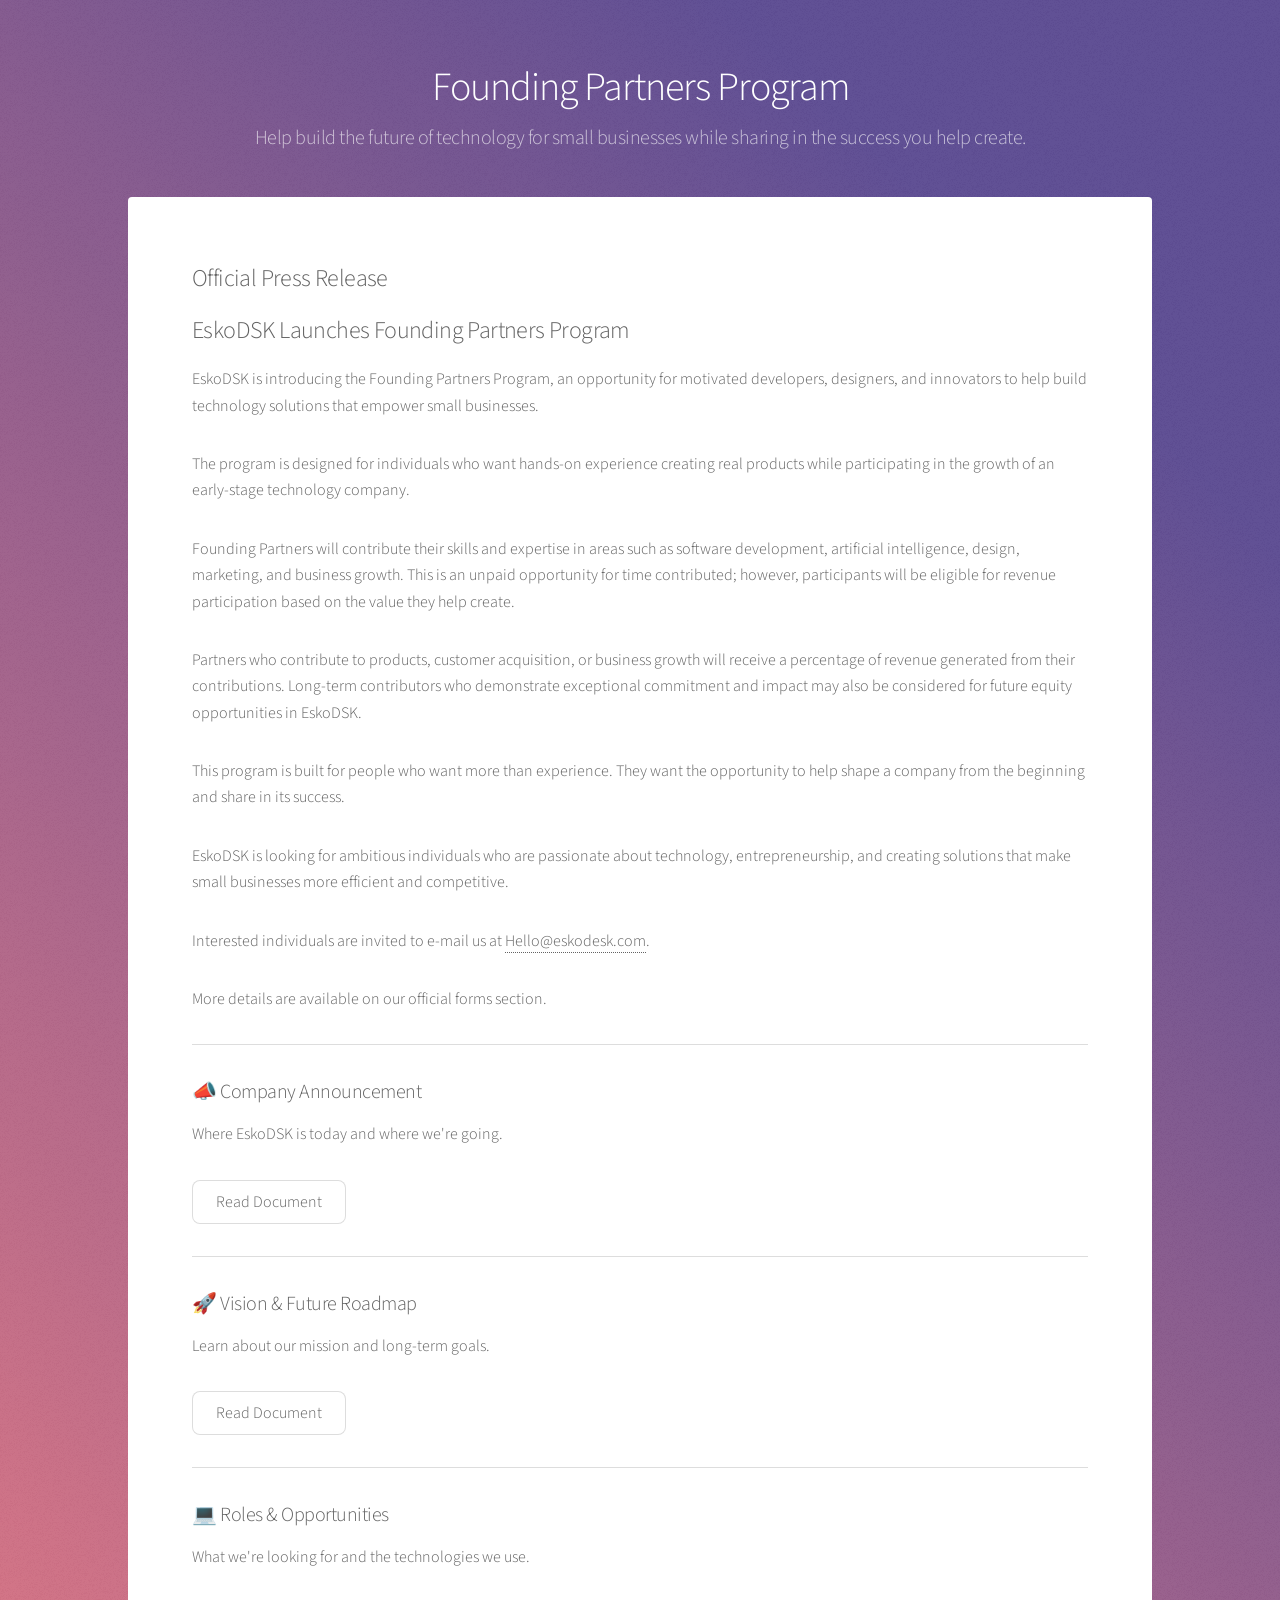
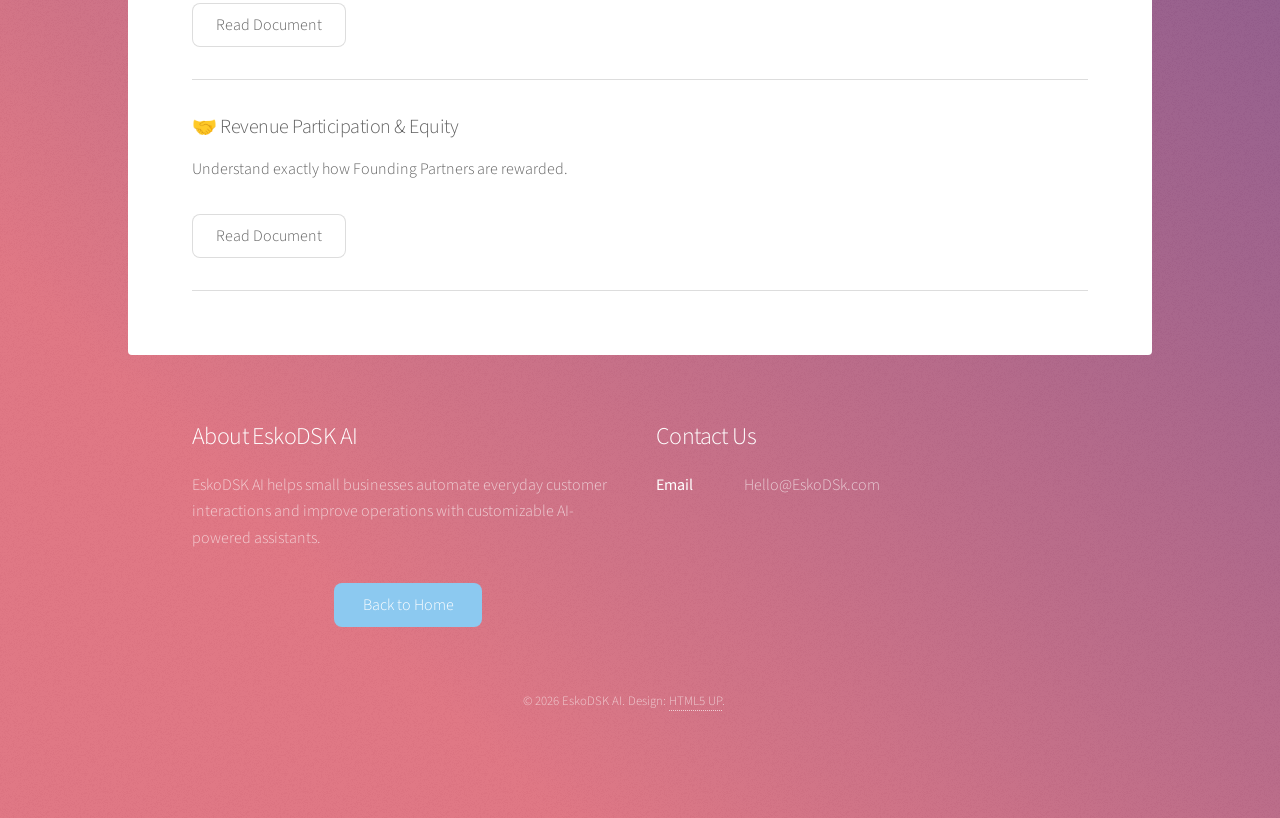
==== founding-partners-program.html @ 614a1eeb "fpp" ====
<!DOCTYPE HTML>
<!--
	Stellar by HTML5 UP
	html5up.net | @ajlkn
	Free for personal and commercial use under the CCA 3.0 license (html5up.net/license)
-->
<html>
	<head>
		<title>Founding Partners Program | EskoDSK AI</title>
		<meta charset="utf-8" />
		<meta name="viewport" content="width=device-width, initial-scale=1, user-scalable=no" />
		<link rel="stylesheet" href="assets/css/main.css" />
		<noscript><link rel="stylesheet" href="assets/css/noscript.css" /></noscript>
	</head>
	<body class="is-preload">

		<!-- Wrapper -->
			<div id="wrapper">

				<!-- Header -->
					<header id="header">
						<h1>Founding Partners Program</h1>
						<p>Help build the future of technology for small businesses while sharing in the success you help create.</p>
					</header>

				<!-- Main -->
					<div id="main">

						<!-- Content -->
							<section id="content" class="main">
								<h2>Official Press Release</h2>
								<h2>EskoDSK Launches Founding Partners Program</h2>
								<p>EskoDSK is introducing the Founding Partners Program, an opportunity for motivated developers, designers, and innovators to help build technology solutions that empower small businesses.</p>
								<p>The program is designed for individuals who want hands-on experience creating real products while participating in the growth of an early-stage technology company.</p>
								<p>Founding Partners will contribute their skills and expertise in areas such as software development, artificial intelligence, design, marketing, and business growth. This is an unpaid opportunity for time contributed; however, participants will be eligible for revenue participation based on the value they help create.</p>
								<p>Partners who contribute to products, customer acquisition, or business growth will receive a percentage of revenue generated from their contributions. Long-term contributors who demonstrate exceptional commitment and impact may also be considered for future equity opportunities in EskoDSK.</p>
								<p>This program is built for people who want more than experience. They want the opportunity to help shape a company from the beginning and share in its success.</p>
								<p>EskoDSK is looking for ambitious individuals who are passionate about technology, entrepreneurship, and creating solutions that make small businesses more efficient and competitive.</p>
								<p>Interested individuals are invited to e-mail us at <a href="mailto:Hello@eskodesk.com">Hello@eskodesk.com</a>.</p>
								<p>More details are available on our official forms section.</p>

								<hr />
								<section>
									<h3>📣 Company Announcement</h3>
									<p>Where EskoDSK is today and where we're going.</p>
									<ul class="actions">
										<li><a href="company-announcement.html" class="button">Read Document</a></li>
									</ul>
								</section>

								<hr />
								<section>
									<h3>🚀 Vision &amp; Future Roadmap</h3>
									<p>Learn about our mission and long-term goals.</p>
									<ul class="actions">
										<li><a href="vision-future-roadmap.html" class="button">Read Document</a></li>
									</ul>
								</section>

								<hr />
								<section>
									<h3>💻 Roles &amp; Opportunities</h3>
									<p>What we're looking for and the technologies we use.</p>
									<ul class="actions">
										<li><a href="roles-opportunities.html" class="button">Read Document</a></li>
									</ul>
								</section>

								<hr />
								<section>
									<h3>🤝 Revenue Participation &amp; Equity</h3>
									<p>Understand exactly how Founding Partners are rewarded.</p>
									<ul class="actions">
										<li><a href="revenue-participation-equity.html" class="button">Read Document</a></li>
									</ul>
								</section>
								<hr />
							</section>

					</div>

				<!-- Footer -->
					<footer id="footer">
						<section>
							<h2>About EskoDSK AI</h2>
							<p>EskoDSK AI helps small businesses automate everyday customer interactions and improve operations with customizable AI-powered assistants.</p>
						</section>
						<section>
							<h2>Contact Us</h2>
							<dl class="alt">
								<dt>Email</dt>
								<dd>Hello@EskoDSk.com</dd>
							</dl>
						</section>
						<ul class="actions special">
							<li><a href="index.html" class="button primary">Back to Home</a></li>
						</ul>
						<p class="copyright">&copy; 2026 EskoDSK AI. Design: <a href="https://html5up.net">HTML5 UP</a>.</p>
					</footer>

			</div>

		<!-- Scripts -->
			<script src="assets/js/jquery.min.js"></script>
			<script src="assets/js/jquery.scrollex.min.js"></script>
			<script src="assets/js/jquery.scrolly.min.js"></script>
			<script src="assets/js/browser.min.js"></script>
			<script src="assets/js/breakpoints.min.js"></script>
			<script src="assets/js/util.js"></script>
			<script src="assets/js/main.js"></script>

	</body>
</html>
---- assets/css/main.css ----
@import url(fontawesome-all.min.css);
@import 'https://fonts.googleapis.com/css?family=Source+Sans+Pro:300,400';

/*
	Stellar by HTML5 UP
	html5up.net | @ajlkn
	Free for personal and commercial use under the CCA 3.0 license (html5up.net/license)
*/

html, body, div, span, applet, object,
iframe, h1, h2, h3, h4, h5, h6, p, blockquote,
pre, a, abbr, acronym, address, big, cite,
code, del, dfn, em, img, ins, kbd, q, s, samp,
small, strike, strong, sub, sup, tt, var, b,
u, i, center, dl, dt, dd, ol, ul, li, fieldset,
form, label, legend, table, caption, tbody,
tfoot, thead, tr, th, td, article, aside,
canvas, details, embed, figure, figcaption,
footer, header, hgroup, menu, nav, output, ruby,
section, summary, time, mark, audio, video {
	margin: 0;
	padding: 0;
	border: 0;
	font-size: 100%;
	font: inherit;
	vertical-align: baseline;}

article, aside, details, figcaption, figure,
footer, header, hgroup, menu, nav, section {
	display: block;}

body {
	line-height: 1;
}

ol, ul {
	list-style: none;
}

blockquote, q {
	quotes: none;
}

	blockquote:before, blockquote:after, q:before, q:after {
		content: '';
		content: none;
	}

table {
	border-collapse: collapse;
	border-spacing: 0;
}

body {
	-webkit-text-size-adjust: none;
}

mark {
	background-color: transparent;
	color: inherit;
}

input::-moz-focus-inner {
	border: 0;
	padding: 0;
}

input, select, textarea {
	-moz-appearance: none;
	-webkit-appearance: none;
	-ms-appearance: none;
	appearance: none;
}

/* Basic */

	@-ms-viewport {
		width: device-width;
	}

	body {
		-ms-overflow-style: scrollbar;
	}

	@media screen and (max-width: 480px) {

		html, body {
			min-width: 320px;
		}

	}

	html {
		box-sizing: border-box;
	}

	*, *:before, *:after {
		box-sizing: inherit;
	}

	body {
		background-color: #935d8c;
		background-image: url("images/overlay.png"), -moz-linear-gradient(45deg, #e37682 15%, #5f4d93 85%);
		background-image: url("images/overlay.png"), -webkit-linear-gradient(45deg, #e37682 15%, #5f4d93 85%);
		background-image: url("images/overlay.png"), -ms-linear-gradient(45deg, #e37682 15%, #5f4d93 85%);
		background-image: url("images/overlay.png"), linear-gradient(45deg, #e37682 15%, #5f4d93 85%);
	}

		body.is-preload *, body.is-preload *:before, body.is-preload *:after {
			-moz-animation: none !important;
			-webkit-animation: none !important;
			-ms-animation: none !important;
			animation: none !important;
			-moz-transition: none !important;
			-webkit-transition: none !important;
			-ms-transition: none !important;
			transition: none !important;
		}

/* Type */

	body {
		background-color: #935d8c;
		color: rgba(255, 255, 255, 0.65);
	}

	body, input, select, textarea {
		font-family: "Source Sans Pro", Helvetica, sans-serif;
		font-size: 17pt;
		font-weight: 300;
		line-height: 1.65;
	}

		@media screen and (max-width: 1680px) {

			body, input, select, textarea {
				font-size: 14pt;
			}

		}

		@media screen and (max-width: 1280px) {

			body, input, select, textarea {
				font-size: 12pt;
			}

		}

		@media screen and (max-width: 360px) {

			body, input, select, textarea {
				font-size: 11pt;
			}

		}

	a {
		-moz-transition: color 0.2s ease, border-bottom 0.2s ease;
		-webkit-transition: color 0.2s ease, border-bottom 0.2s ease;
		-ms-transition: color 0.2s ease, border-bottom 0.2s ease;
		transition: color 0.2s ease, border-bottom 0.2s ease;
		text-decoration: none;
		border-bottom: dotted 1px;
		color: inherit;
	}

		a:hover {
			border-bottom-color: transparent;
		}

	strong, b {
		font-weight: 400;
	}

	em, i {
		font-style: italic;
	}

	p {
		margin: 0 0 2em 0;
	}

		p.content {
			-moz-columns: 20em 2;
			-webkit-columns: 20em 2;
			-ms-columns: 20em 2;
			columns: 20em 2;
			-moz-column-gap: 2em;
			-webkit-column-gap: 2em;
			-ms-column-gap: 2em;
			column-gap: 2em;
			text-align: justify;
		}

	h1, h2, h3, h4, h5, h6 {
		font-weight: 300;
		line-height: 1.5;
		margin: 0 0 0.7em 0;
		letter-spacing: -0.025em;
	}

		h1 a, h2 a, h3 a, h4 a, h5 a, h6 a {
			color: inherit;
			text-decoration: none;
		}

	h1 {
		font-size: 2.5em;
		line-height: 1.2;
	}

	h2 {
		font-size: 1.5em;
	}

	h3 {
		font-size: 1.25em;
	}

	h4 {
		font-size: 1.1em;
	}

	h5 {
		font-size: 0.9em;
	}

	h6 {
		font-size: 0.7em;
	}

	@media screen and (max-width: 736px) {

		h1 {
			font-size: 2em;
		}

	}

	sub {
		font-size: 0.8em;
		position: relative;
		top: 0.5em;
	}

	sup {
		font-size: 0.8em;
		position: relative;
		top: -0.5em;
	}

	blockquote {
		border-left: solid 4px;
		font-style: italic;
		margin: 0 0 2em 0;
		padding: 0.5em 0 0.5em 2em;
	}

	code {
		border-radius: 8px;
		border: solid 1px;
		font-family: "Courier New", monospace;
		font-size: 0.9em;
		margin: 0 0.25em;
		padding: 0.25em 0.65em;
	}

	pre {
		-webkit-overflow-scrolling: touch;
		font-family: "Courier New", monospace;
		font-size: 0.9em;
		margin: 0 0 2em 0;
	}

		pre code {
			display: block;
			line-height: 1.75;
			padding: 1em 1.5em;
			overflow-x: auto;
		}

	hr {
		border: 0;
		border-bottom: solid 1px;
		margin: 2em 0;
	}

		hr.major {
			margin: 3em 0;
		}

	.align-left {
		text-align: left;
	}

	.align-center {
		text-align: center;
	}

	.align-right {
		text-align: right;
	}

	input, select, textarea {
		color: #ffffff;
	}

	a:hover {
		color: #ffffff;
	}

	strong, b {
		color: #ffffff;
	}

	h1, h2, h3, h4, h5, h6 {
		color: #ffffff;
	}

	blockquote {
		border-left-color: rgba(255, 255, 255, 0.35);
	}

	code {
		background: rgba(255, 255, 255, 0.075);
		border-color: rgba(255, 255, 255, 0.35);
	}

	hr {
		border-bottom-color: rgba(255, 255, 255, 0.35);
	}

/* Row */

	.row {
		display: flex;
		flex-wrap: wrap;
		box-sizing: border-box;
		align-items: stretch;
	}

		.row > * {
			box-sizing: border-box;
		}

		.row.gtr-uniform > * > :last-child {
			margin-bottom: 0;
		}

		.row.aln-left {
			justify-content: flex-start;
		}

		.row.aln-center {
			justify-content: center;
		}

		.row.aln-right {
			justify-content: flex-end;
		}

		.row.aln-top {
			align-items: flex-start;
		}

		.row.aln-middle {
			align-items: center;
		}

		.row.aln-bottom {
			align-items: flex-end;
		}

		.row > .imp {
			order: -1;
		}

		.row > .col-1 {
			width: 8.33333%;
		}

		.row > .off-1 {
			margin-left: 8.33333%;
		}

		.row > .col-2 {
			width: 16.66667%;
		}

		.row > .off-2 {
			margin-left: 16.66667%;
		}

		.row > .col-3 {
			width: 25%;
		}

		.row > .off-3 {
			margin-left: 25%;
		}

		.row > .col-4 {
			width: 33.33333%;
		}

		.row > .off-4 {
			margin-left: 33.33333%;
		}

		.row > .col-5 {
			width: 41.66667%;
		}

		.row > .off-5 {
			margin-left: 41.66667%;
		}

		.row > .col-6 {
			width: 50%;
		}

		.row > .off-6 {
			margin-left: 50%;
		}

		.row > .col-7 {
			width: 58.33333%;
		}

		.row > .off-7 {
			margin-left: 58.33333%;
		}

		.row > .col-8 {
			width: 66.66667%;
		}

		.row > .off-8 {
			margin-left: 66.66667%;
		}

		.row > .col-9 {
			width: 75%;
		}

		.row > .off-9 {
			margin-left: 75%;
		}

		.row > .col-10 {
			width: 83.33333%;
		}

		.row > .off-10 {
			margin-left: 83.33333%;
		}

		.row > .col-11 {
			width: 91.66667%;
		}

		.row > .off-11 {
			margin-left: 91.66667%;
		}

		.row > .col-12 {
			width: 100%;
		}

		.row > .off-12 {
			margin-left: 100%;
		}

		.row.gtr-0 {
			margin-top: 0;
			margin-left: 0em;
		}

			.row.gtr-0 > * {
				padding: 0 0 0 0em;
			}

			.row.gtr-0.gtr-uniform {
				margin-top: 0em;
			}

				.row.gtr-0.gtr-uniform > * {
					padding-top: 0em;
				}

		.row.gtr-25 {
			margin-top: 0;
			margin-left: -0.375em;
		}

			.row.gtr-25 > * {
				padding: 0 0 0 0.375em;
			}

			.row.gtr-25.gtr-uniform {
				margin-top: -0.375em;
			}

				.row.gtr-25.gtr-uniform > * {
					padding-top: 0.375em;
				}

		.row.gtr-50 {
			margin-top: 0;
			margin-left: -0.75em;
		}

			.row.gtr-50 > * {
				padding: 0 0 0 0.75em;
			}

			.row.gtr-50.gtr-uniform {
				margin-top: -0.75em;
			}

				.row.gtr-50.gtr-uniform > * {
					padding-top: 0.75em;
				}

		.row {
			margin-top: 0;
			margin-left: -1.5em;
		}

			.row > * {
				padding: 0 0 0 1.5em;
			}

			.row.gtr-uniform {
				margin-top: -1.5em;
			}

				.row.gtr-uniform > * {
					padding-top: 1.5em;
				}

		.row.gtr-150 {
			margin-top: 0;
			margin-left: -2.25em;
		}

			.row.gtr-150 > * {
				padding: 0 0 0 2.25em;
			}

			.row.gtr-150.gtr-uniform {
				margin-top: -2.25em;
			}

				.row.gtr-150.gtr-uniform > * {
					padding-top: 2.25em;
				}

		.row.gtr-200 {
			margin-top: 0;
			margin-left: -3em;
		}

			.row.gtr-200 > * {
				padding: 0 0 0 3em;
			}

			.row.gtr-200.gtr-uniform {
				margin-top: -3em;
			}

				.row.gtr-200.gtr-uniform > * {
					padding-top: 3em;
				}

		@media screen and (max-width: 1680px) {

			.row {
				display: flex;
				flex-wrap: wrap;
				box-sizing: border-box;
				align-items: stretch;
			}

				.row > * {
					box-sizing: border-box;
				}

				.row.gtr-uniform > * > :last-child {
					margin-bottom: 0;
				}

				.row.aln-left {
					justify-content: flex-start;
				}

				.row.aln-center {
					justify-content: center;
				}

				.row.aln-right {
					justify-content: flex-end;
				}

				.row.aln-top {
					align-items: flex-start;
				}

				.row.aln-middle {
					align-items: center;
				}

				.row.aln-bottom {
					align-items: flex-end;
				}

				.row > .imp-xlarge {
					order: -1;
				}

				.row > .col-1-xlarge {
					width: 8.33333%;
				}

				.row > .off-1-xlarge {
					margin-left: 8.33333%;
				}

				.row > .col-2-xlarge {
					width: 16.66667%;
				}

				.row > .off-2-xlarge {
					margin-left: 16.66667%;
				}

				.row > .col-3-xlarge {
					width: 25%;
				}

				.row > .off-3-xlarge {
					margin-left: 25%;
				}

				.row > .col-4-xlarge {
					width: 33.33333%;
				}

				.row > .off-4-xlarge {
					margin-left: 33.33333%;
				}

				.row > .col-5-xlarge {
					width: 41.66667%;
				}

				.row > .off-5-xlarge {
					margin-left: 41.66667%;
				}

				.row > .col-6-xlarge {
					width: 50%;
				}

				.row > .off-6-xlarge {
					margin-left: 50%;
				}

				.row > .col-7-xlarge {
					width: 58.33333%;
				}

				.row > .off-7-xlarge {
					margin-left: 58.33333%;
				}

				.row > .col-8-xlarge {
					width: 66.66667%;
				}

				.row > .off-8-xlarge {
					margin-left: 66.66667%;
				}

				.row > .col-9-xlarge {
					width: 75%;
				}

				.row > .off-9-xlarge {
					margin-left: 75%;
				}

				.row > .col-10-xlarge {
					width: 83.33333%;
				}

				.row > .off-10-xlarge {
					margin-left: 83.33333%;
				}

				.row > .col-11-xlarge {
					width: 91.66667%;
				}

				.row > .off-11-xlarge {
					margin-left: 91.66667%;
				}

				.row > .col-12-xlarge {
					width: 100%;
				}

				.row > .off-12-xlarge {
					margin-left: 100%;
				}

				.row.gtr-0 {
					margin-top: 0;
					margin-left: 0em;
				}

					.row.gtr-0 > * {
						padding: 0 0 0 0em;
					}

					.row.gtr-0.gtr-uniform {
						margin-top: 0em;
					}

						.row.gtr-0.gtr-uniform > * {
							padding-top: 0em;
						}

				.row.gtr-25 {
					margin-top: 0;
					margin-left: -0.375em;
				}

					.row.gtr-25 > * {
						padding: 0 0 0 0.375em;
					}

					.row.gtr-25.gtr-uniform {
						margin-top: -0.375em;
					}

						.row.gtr-25.gtr-uniform > * {
							padding-top: 0.375em;
						}

				.row.gtr-50 {
					margin-top: 0;
					margin-left: -0.75em;
				}

					.row.gtr-50 > * {
						padding: 0 0 0 0.75em;
					}

					.row.gtr-50.gtr-uniform {
						margin-top: -0.75em;
					}

						.row.gtr-50.gtr-uniform > * {
							padding-top: 0.75em;
						}

				.row {
					margin-top: 0;
					margin-left: -1.5em;
				}

					.row > * {
						padding: 0 0 0 1.5em;
					}

					.row.gtr-uniform {
						margin-top: -1.5em;
					}

						.row.gtr-uniform > * {
							padding-top: 1.5em;
						}

				.row.gtr-150 {
					margin-top: 0;
					margin-left: -2.25em;
				}

					.row.gtr-150 > * {
						padding: 0 0 0 2.25em;
					}

					.row.gtr-150.gtr-uniform {
						margin-top: -2.25em;
					}

						.row.gtr-150.gtr-uniform > * {
							padding-top: 2.25em;
						}

				.row.gtr-200 {
					margin-top: 0;
					margin-left: -3em;
				}

					.row.gtr-200 > * {
						padding: 0 0 0 3em;
					}

					.row.gtr-200.gtr-uniform {
						margin-top: -3em;
					}

						.row.gtr-200.gtr-uniform > * {
							padding-top: 3em;
						}

		}

		@media screen and (max-width: 1280px) {

			.row {
				display: flex;
				flex-wrap: wrap;
				box-sizing: border-box;
				align-items: stretch;
			}

				.row > * {
					box-sizing: border-box;
				}

				.row.gtr-uniform > * > :last-child {
					margin-bottom: 0;
				}

				.row.aln-left {
					justify-content: flex-start;
				}

				.row.aln-center {
					justify-content: center;
				}

				.row.aln-right {
					justify-content: flex-end;
				}

				.row.aln-top {
					align-items: flex-start;
				}

				.row.aln-middle {
					align-items: center;
				}

				.row.aln-bottom {
					align-items: flex-end;
				}

				.row > .imp-large {
					order: -1;
				}

				.row > .col-1-large {
					width: 8.33333%;
				}

				.row > .off-1-large {
					margin-left: 8.33333%;
				}

				.row > .col-2-large {
					width: 16.66667%;
				}

				.row > .off-2-large {
					margin-left: 16.66667%;
				}

				.row > .col-3-large {
					width: 25%;
				}

				.row > .off-3-large {
					margin-left: 25%;
				}

				.row > .col-4-large {
					width: 33.33333%;
				}

				.row > .off-4-large {
					margin-left: 33.33333%;
				}

				.row > .col-5-large {
					width: 41.66667%;
				}

				.row > .off-5-large {
					margin-left: 41.66667%;
				}

				.row > .col-6-large {
					width: 50%;
				}

				.row > .off-6-large {
					margin-left: 50%;
				}

				.row > .col-7-large {
					width: 58.33333%;
				}

				.row > .off-7-large {
					margin-left: 58.33333%;
				}

				.row > .col-8-large {
					width: 66.66667%;
				}

				.row > .off-8-large {
					margin-left: 66.66667%;
				}

				.row > .col-9-large {
					width: 75%;
				}

				.row > .off-9-large {
					margin-left: 75%;
				}

				.row > .col-10-large {
					width: 83.33333%;
				}

				.row > .off-10-large {
					margin-left: 83.33333%;
				}

				.row > .col-11-large {
					width: 91.66667%;
				}

				.row > .off-11-large {
					margin-left: 91.66667%;
				}

				.row > .col-12-large {
					width: 100%;
				}

				.row > .off-12-large {
					margin-left: 100%;
				}

				.row.gtr-0 {
					margin-top: 0;
					margin-left: 0em;
				}

					.row.gtr-0 > * {
						padding: 0 0 0 0em;
					}

					.row.gtr-0.gtr-uniform {
						margin-top: 0em;
					}

						.row.gtr-0.gtr-uniform > * {
							padding-top: 0em;
						}

				.row.gtr-25 {
					margin-top: 0;
					margin-left: -0.375em;
				}

					.row.gtr-25 > * {
						padding: 0 0 0 0.375em;
					}

					.row.gtr-25.gtr-uniform {
						margin-top: -0.375em;
					}

						.row.gtr-25.gtr-uniform > * {
							padding-top: 0.375em;
						}

				.row.gtr-50 {
					margin-top: 0;
					margin-left: -0.75em;
				}

					.row.gtr-50 > * {
						padding: 0 0 0 0.75em;
					}

					.row.gtr-50.gtr-uniform {
						margin-top: -0.75em;
					}

						.row.gtr-50.gtr-uniform > * {
							padding-top: 0.75em;
						}

				.row {
					margin-top: 0;
					margin-left: -1.5em;
				}

					.row > * {
						padding: 0 0 0 1.5em;
					}

					.row.gtr-uniform {
						margin-top: -1.5em;
					}

						.row.gtr-uniform > * {
							padding-top: 1.5em;
						}

				.row.gtr-150 {
					margin-top: 0;
					margin-left: -2.25em;
				}

					.row.gtr-150 > * {
						padding: 0 0 0 2.25em;
					}

					.row.gtr-150.gtr-uniform {
						margin-top: -2.25em;
					}

						.row.gtr-150.gtr-uniform > * {
							padding-top: 2.25em;
						}

				.row.gtr-200 {
					margin-top: 0;
					margin-left: -3em;
				}

					.row.gtr-200 > * {
						padding: 0 0 0 3em;
					}

					.row.gtr-200.gtr-uniform {
						margin-top: -3em;
					}

						.row.gtr-200.gtr-uniform > * {
							padding-top: 3em;
						}

		}

		@media screen and (max-width: 980px) {

			.row {
				display: flex;
				flex-wrap: wrap;
				box-sizing: border-box;
				align-items: stretch;
			}

				.row > * {
					box-sizing: border-box;
				}

				.row.gtr-uniform > * > :last-child {
					margin-bottom: 0;
				}

				.row.aln-left {
					justify-content: flex-start;
				}

				.row.aln-center {
					justify-content: center;
				}

				.row.aln-right {
					justify-content: flex-end;
				}

				.row.aln-top {
					align-items: flex-start;
				}

				.row.aln-middle {
					align-items: center;
				}

				.row.aln-bottom {
					align-items: flex-end;
				}

				.row > .imp-medium {
					order: -1;
				}

				.row > .col-1-medium {
					width: 8.33333%;
				}

				.row > .off-1-medium {
					margin-left: 8.33333%;
				}

				.row > .col-2-medium {
					width: 16.66667%;
				}

				.row > .off-2-medium {
					margin-left: 16.66667%;
				}

				.row > .col-3-medium {
					width: 25%;
				}

				.row > .off-3-medium {
					margin-left: 25%;
				}

				.row > .col-4-medium {
					width: 33.33333%;
				}

				.row > .off-4-medium {
					margin-left: 33.33333%;
				}

				.row > .col-5-medium {
					width: 41.66667%;
				}

				.row > .off-5-medium {
					margin-left: 41.66667%;
				}

				.row > .col-6-medium {
					width: 50%;
				}

				.row > .off-6-medium {
					margin-left: 50%;
				}

				.row > .col-7-medium {
					width: 58.33333%;
				}

				.row > .off-7-medium {
					margin-left: 58.33333%;
				}

				.row > .col-8-medium {
					width: 66.66667%;
				}

				.row > .off-8-medium {
					margin-left: 66.66667%;
				}

				.row > .col-9-medium {
					width: 75%;
				}

				.row > .off-9-medium {
					margin-left: 75%;
				}

				.row > .col-10-medium {
					width: 83.33333%;
				}

				.row > .off-10-medium {
					margin-left: 83.33333%;
				}

				.row > .col-11-medium {
					width: 91.66667%;
				}

				.row > .off-11-medium {
					margin-left: 91.66667%;
				}

				.row > .col-12-medium {
					width: 100%;
				}

				.row > .off-12-medium {
					margin-left: 100%;
				}

				.row.gtr-0 {
					margin-top: 0;
					margin-left: 0em;
				}

					.row.gtr-0 > * {
						padding: 0 0 0 0em;
					}

					.row.gtr-0.gtr-uniform {
						margin-top: 0em;
					}

						.row.gtr-0.gtr-uniform > * {
							padding-top: 0em;
						}

				.row.gtr-25 {
					margin-top: 0;
					margin-left: -0.375em;
				}

					.row.gtr-25 > * {
						padding: 0 0 0 0.375em;
					}

					.row.gtr-25.gtr-uniform {
						margin-top: -0.375em;
					}

						.row.gtr-25.gtr-uniform > * {
							padding-top: 0.375em;
						}

				.row.gtr-50 {
					margin-top: 0;
					margin-left: -0.75em;
				}

					.row.gtr-50 > * {
						padding: 0 0 0 0.75em;
					}

					.row.gtr-50.gtr-uniform {
						margin-top: -0.75em;
					}

						.row.gtr-50.gtr-uniform > * {
							padding-top: 0.75em;
						}

				.row {
					margin-top: 0;
					margin-left: -1.5em;
				}

					.row > * {
						padding: 0 0 0 1.5em;
					}

					.row.gtr-uniform {
						margin-top: -1.5em;
					}

						.row.gtr-uniform > * {
							padding-top: 1.5em;
						}

				.row.gtr-150 {
					margin-top: 0;
					margin-left: -2.25em;
				}

					.row.gtr-150 > * {
						padding: 0 0 0 2.25em;
					}

					.row.gtr-150.gtr-uniform {
						margin-top: -2.25em;
					}

						.row.gtr-150.gtr-uniform > * {
							padding-top: 2.25em;
						}

				.row.gtr-200 {
					margin-top: 0;
					margin-left: -3em;
				}

					.row.gtr-200 > * {
						padding: 0 0 0 3em;
					}

					.row.gtr-200.gtr-uniform {
						margin-top: -3em;
					}

						.row.gtr-200.gtr-uniform > * {
							padding-top: 3em;
						}

		}

		@media screen and (max-width: 736px) {

			.row {
				display: flex;
				flex-wrap: wrap;
				box-sizing: border-box;
				align-items: stretch;
			}

				.row > * {
					box-sizing: border-box;
				}

				.row.gtr-uniform > * > :last-child {
					margin-bottom: 0;
				}

				.row.aln-left {
					justify-content: flex-start;
				}

				.row.aln-center {
					justify-content: center;
				}

				.row.aln-right {
					justify-content: flex-end;
				}

				.row.aln-top {
					align-items: flex-start;
				}

				.row.aln-middle {
					align-items: center;
				}

				.row.aln-bottom {
					align-items: flex-end;
				}

				.row > .imp-small {
					order: -1;
				}

				.row > .col-1-small {
					width: 8.33333%;
				}

				.row > .off-1-small {
					margin-left: 8.33333%;
				}

				.row > .col-2-small {
					width: 16.66667%;
				}

				.row > .off-2-small {
					margin-left: 16.66667%;
				}

				.row > .col-3-small {
					width: 25%;
				}

				.row > .off-3-small {
					margin-left: 25%;
				}

				.row > .col-4-small {
					width: 33.33333%;
				}

				.row > .off-4-small {
					margin-left: 33.33333%;
				}

				.row > .col-5-small {
					width: 41.66667%;
				}

				.row > .off-5-small {
					margin-left: 41.66667%;
				}

				.row > .col-6-small {
					width: 50%;
				}

				.row > .off-6-small {
					margin-left: 50%;
				}

				.row > .col-7-small {
					width: 58.33333%;
				}

				.row > .off-7-small {
					margin-left: 58.33333%;
				}

				.row > .col-8-small {
					width: 66.66667%;
				}

				.row > .off-8-small {
					margin-left: 66.66667%;
				}

				.row > .col-9-small {
					width: 75%;
				}

				.row > .off-9-small {
					margin-left: 75%;
				}

				.row > .col-10-small {
					width: 83.33333%;
				}

				.row > .off-10-small {
					margin-left: 83.33333%;
				}

				.row > .col-11-small {
					width: 91.66667%;
				}

				.row > .off-11-small {
					margin-left: 91.66667%;
				}

				.row > .col-12-small {
					width: 100%;
				}

				.row > .off-12-small {
					margin-left: 100%;
				}

				.row.gtr-0 {
					margin-top: 0;
					margin-left: 0em;
				}

					.row.gtr-0 > * {
						padding: 0 0 0 0em;
					}

					.row.gtr-0.gtr-uniform {
						margin-top: 0em;
					}

						.row.gtr-0.gtr-uniform > * {
							padding-top: 0em;
						}

				.row.gtr-25 {
					margin-top: 0;
					margin-left: -0.25em;
				}

					.row.gtr-25 > * {
						padding: 0 0 0 0.25em;
					}

					.row.gtr-25.gtr-uniform {
						margin-top: -0.25em;
					}

						.row.gtr-25.gtr-uniform > * {
							padding-top: 0.25em;
						}

				.row.gtr-50 {
					margin-top: 0;
					margin-left: -0.5em;
				}

					.row.gtr-50 > * {
						padding: 0 0 0 0.5em;
					}

					.row.gtr-50.gtr-uniform {
						margin-top: -0.5em;
					}

						.row.gtr-50.gtr-uniform > * {
							padding-top: 0.5em;
						}

				.row {
					margin-top: 0;
					margin-left: -1em;
				}

					.row > * {
						padding: 0 0 0 1em;
					}

					.row.gtr-uniform {
						margin-top: -1em;
					}

						.row.gtr-uniform > * {
							padding-top: 1em;
						}

				.row.gtr-150 {
					margin-top: 0;
					margin-left: -1.5em;
				}

					.row.gtr-150 > * {
						padding: 0 0 0 1.5em;
					}

					.row.gtr-150.gtr-uniform {
						margin-top: -1.5em;
					}

						.row.gtr-150.gtr-uniform > * {
							padding-top: 1.5em;
						}

				.row.gtr-200 {
					margin-top: 0;
					margin-left: -2em;
				}

					.row.gtr-200 > * {
						padding: 0 0 0 2em;
					}

					.row.gtr-200.gtr-uniform {
						margin-top: -2em;
					}

						.row.gtr-200.gtr-uniform > * {
							padding-top: 2em;
						}

		}

		@media screen and (max-width: 480px) {

			.row {
				display: flex;
				flex-wrap: wrap;
				box-sizing: border-box;
				align-items: stretch;
			}

				.row > * {
					box-sizing: border-box;
				}

				.row.gtr-uniform > * > :last-child {
					margin-bottom: 0;
				}

				.row.aln-left {
					justify-content: flex-start;
				}

				.row.aln-center {
					justify-content: center;
				}

				.row.aln-right {
					justify-content: flex-end;
				}

				.row.aln-top {
					align-items: flex-start;
				}

				.row.aln-middle {
					align-items: center;
				}

				.row.aln-bottom {
					align-items: flex-end;
				}

				.row > .imp-xsmall {
					order: -1;
				}

				.row > .col-1-xsmall {
					width: 8.33333%;
				}

				.row > .off-1-xsmall {
					margin-left: 8.33333%;
				}

				.row > .col-2-xsmall {
					width: 16.66667%;
				}

				.row > .off-2-xsmall {
					margin-left: 16.66667%;
				}

				.row > .col-3-xsmall {
					width: 25%;
				}

				.row > .off-3-xsmall {
					margin-left: 25%;
				}

				.row > .col-4-xsmall {
					width: 33.33333%;
				}

				.row > .off-4-xsmall {
					margin-left: 33.33333%;
				}

				.row > .col-5-xsmall {
					width: 41.66667%;
				}

				.row > .off-5-xsmall {
					margin-left: 41.66667%;
				}

				.row > .col-6-xsmall {
					width: 50%;
				}

				.row > .off-6-xsmall {
					margin-left: 50%;
				}

				.row > .col-7-xsmall {
					width: 58.33333%;
				}

				.row > .off-7-xsmall {
					margin-left: 58.33333%;
				}

				.row > .col-8-xsmall {
					width: 66.66667%;
				}

				.row > .off-8-xsmall {
					margin-left: 66.66667%;
				}

				.row > .col-9-xsmall {
					width: 75%;
				}

				.row > .off-9-xsmall {
					margin-left: 75%;
				}

				.row > .col-10-xsmall {
					width: 83.33333%;
				}

				.row > .off-10-xsmall {
					margin-left: 83.33333%;
				}

				.row > .col-11-xsmall {
					width: 91.66667%;
				}

				.row > .off-11-xsmall {
					margin-left: 91.66667%;
				}

				.row > .col-12-xsmall {
					width: 100%;
				}

				.row > .off-12-xsmall {
					margin-left: 100%;
				}

				.row.gtr-0 {
					margin-top: 0;
					margin-left: 0em;
				}

					.row.gtr-0 > * {
						padding: 0 0 0 0em;
					}

					.row.gtr-0.gtr-uniform {
						margin-top: 0em;
					}

						.row.gtr-0.gtr-uniform > * {
							padding-top: 0em;
						}

				.row.gtr-25 {
					margin-top: 0;
					margin-left: -0.3125em;
				}

					.row.gtr-25 > * {
						padding: 0 0 0 0.3125em;
					}

					.row.gtr-25.gtr-uniform {
						margin-top: -0.3125em;
					}

						.row.gtr-25.gtr-uniform > * {
							padding-top: 0.3125em;
						}

				.row.gtr-50 {
					margin-top: 0;
					margin-left: -0.625em;
				}

					.row.gtr-50 > * {
						padding: 0 0 0 0.625em;
					}

					.row.gtr-50.gtr-uniform {
						margin-top: -0.625em;
					}

						.row.gtr-50.gtr-uniform > * {
							padding-top: 0.625em;
						}

				.row {
					margin-top: 0;
					margin-left: -1.25em;
				}

					.row > * {
						padding: 0 0 0 1.25em;
					}

					.row.gtr-uniform {
						margin-top: -1.25em;
					}

						.row.gtr-uniform > * {
							padding-top: 1.25em;
						}

				.row.gtr-150 {
					margin-top: 0;
					margin-left: -1.875em;
				}

					.row.gtr-150 > * {
						padding: 0 0 0 1.875em;
					}

					.row.gtr-150.gtr-uniform {
						margin-top: -1.875em;
					}

						.row.gtr-150.gtr-uniform > * {
							padding-top: 1.875em;
						}

				.row.gtr-200 {
					margin-top: 0;
					margin-left: -2.5em;
				}

					.row.gtr-200 > * {
						padding: 0 0 0 2.5em;
					}

					.row.gtr-200.gtr-uniform {
						margin-top: -2.5em;
					}

						.row.gtr-200.gtr-uniform > * {
							padding-top: 2.5em;
						}

		}

/* Box */

	.box {
		border-radius: 8px;
		border: solid;
		margin-bottom: 2em;
		padding: 1.5em;
	}

		.box > :last-child,
		.box > :last-child > :last-child,
		.box > :last-child > :last-child > :last-child {
			margin-bottom: 0;
		}

		.box.alt {
			border: 0;
			border-radius: 0;
			padding: 0;
		}

	.box {
		border-color: rgba(255, 255, 255, 0.35);
	}

/* Button */

	input[type="submit"],
	input[type="reset"],
	input[type="button"],
	button,
	.button {
		-moz-appearance: none;
		-webkit-appearance: none;
		-ms-appearance: none;
		appearance: none;
		-moz-transition: background-color 0.2s ease-in-out, color 0.2s ease-in-out;
		-webkit-transition: background-color 0.2s ease-in-out, color 0.2s ease-in-out;
		-ms-transition: background-color 0.2s ease-in-out, color 0.2s ease-in-out;
		transition: background-color 0.2s ease-in-out, color 0.2s ease-in-out;
		border-radius: 8px;
		border: 0;
		cursor: pointer;
		display: inline-block;
		font-weight: 300;
		height: 2.75em;
		line-height: 2.75em;
		min-width: 9.25em;
		padding: 0 1.5em;
		text-align: center;
		text-decoration: none;
		white-space: nowrap;
	}

		input[type="submit"].icon,
		input[type="reset"].icon,
		input[type="button"].icon,
		button.icon,
		.button.icon {
			padding-left: 1.35em;
		}

			input[type="submit"].icon:before,
			input[type="reset"].icon:before,
			input[type="button"].icon:before,
			button.icon:before,
			.button.icon:before {
				margin-right: 0.5em;
			}

		input[type="submit"].fit,
		input[type="reset"].fit,
		input[type="button"].fit,
		button.fit,
		.button.fit {
			width: 100%;
		}

		input[type="submit"].small,
		input[type="reset"].small,
		input[type="button"].small,
		button.small,
		.button.small {
			font-size: 0.8em;
		}

		input[type="submit"].large,
		input[type="reset"].large,
		input[type="button"].large,
		button.large,
		.button.large {
			font-size: 1.35em;
		}

		input[type="submit"].disabled, input[type="submit"]:disabled,
		input[type="reset"].disabled,
		input[type="reset"]:disabled,
		input[type="button"].disabled,
		input[type="button"]:disabled,
		button.disabled,
		button:disabled,
		.button.disabled,
		.button:disabled {
			pointer-events: none;
			opacity: 0.25;
		}

		@media screen and (max-width: 736px) {

			input[type="submit"],
			input[type="reset"],
			input[type="button"],
			button,
			.button {
				min-width: 0;
			}

		}

	input[type="submit"],
	input[type="reset"],
	input[type="button"],
	button,
	.button {
		background-color: transparent;
		box-shadow: inset 0 0 0 1px rgba(255, 255, 255, 0.35);
		color: #ffffff !important;
	}

		input[type="submit"]:hover,
		input[type="reset"]:hover,
		input[type="button"]:hover,
		button:hover,
		.button:hover {
			background-color: rgba(255, 255, 255, 0.075);
		}

		input[type="submit"]:active,
		input[type="reset"]:active,
		input[type="button"]:active,
		button:active,
		.button:active {
			background-color: rgba(255, 255, 255, 0.2);
		}

		input[type="submit"].icon:before,
		input[type="reset"].icon:before,
		input[type="button"].icon:before,
		button.icon:before,
		.button.icon:before {
			color: rgba(255, 255, 255, 0.5);
		}

		input[type="submit"].primary,
		input[type="reset"].primary,
		input[type="button"].primary,
		button.primary,
		.button.primary {
			background-color: #8cc9f0;
			color: #ffffff !important;
			box-shadow: none;
		}

			input[type="submit"].primary:hover,
			input[type="reset"].primary:hover,
			input[type="button"].primary:hover,
			button.primary:hover,
			.button.primary:hover {
				background-color: #9acff2;
			}

			input[type="submit"].primary:active,
			input[type="reset"].primary:active,
			input[type="button"].primary:active,
			button.primary:active,
			.button.primary:active {
				background-color: #7ec3ee;
			}

			input[type="submit"].primary.icon:before,
			input[type="reset"].primary.icon:before,
			input[type="button"].primary.icon:before,
			button.primary.icon:before,
			.button.primary.icon:before {
				color: #ffffff !important;
			}

/* Form */

	form {
		margin: 0 0 2em 0;
	}

	label {
		display: block;
		font-size: 0.9em;
		font-weight: 400;
		margin: 0 0 1em 0;
	}

	input[type="text"],
	input[type="password"],
	input[type="email"],
	select,
	textarea {
		-moz-appearance: none;
		-webkit-appearance: none;
		-ms-appearance: none;
		appearance: none;
		border-radius: 8px;
		border: solid 1px;
		color: inherit;
		display: block;
		outline: 0;
		padding: 0 1em;
		text-decoration: none;
		width: 100%;
	}

		input[type="text"]:invalid,
		input[type="password"]:invalid,
		input[type="email"]:invalid,
		select:invalid,
		textarea:invalid {
			box-shadow: none;
		}

	select {
		background-size: 1.25rem;
		background-repeat: no-repeat;
		background-position: calc(100% - 1rem) center;
		height: 2.75em;
		padding-right: 2.75em;
		text-overflow: ellipsis;
	}

		select:focus::-ms-value {
			background-color: transparent;
		}

		select::-ms-expand {
			display: none;
		}

	input[type="text"],
	input[type="password"],
	input[type="email"],
	select {
		height: 2.75em;
	}

	textarea {
		padding: 0.75em 1em;
	}

	input[type="checkbox"],
	input[type="radio"] {
		-moz-appearance: none;
		-webkit-appearance: none;
		-ms-appearance: none;
		appearance: none;
		display: block;
		float: left;
		margin-right: -2em;
		opacity: 0;
		width: 1em;
		z-index: -1;
	}

		input[type="checkbox"] + label,
		input[type="radio"] + label {
			text-decoration: none;
			cursor: pointer;
			display: inline-block;
			font-size: 1em;
			font-weight: 300;
			padding-left: 2.4em;
			padding-right: 0.75em;
			position: relative;
		}

			input[type="checkbox"] + label:before,
			input[type="radio"] + label:before {
				-moz-osx-font-smoothing: grayscale;
				-webkit-font-smoothing: antialiased;
				display: inline-block;
				font-style: normal;
				font-variant: normal;
				text-rendering: auto;
				line-height: 1;
				text-transform: none !important;
				font-family: 'Font Awesome 5 Free';
				font-weight: 900;
			}

			input[type="checkbox"] + label:before,
			input[type="radio"] + label:before {
				border-radius: 8px;
				border: solid 1px;
				content: '';
				display: inline-block;
				font-size: 0.8em;
				height: 2.0625em;
				left: 0;
				line-height: 2.0625em;
				position: absolute;
				text-align: center;
				top: 0;
				width: 2.0625em;
			}

		input[type="checkbox"]:checked + label:before,
		input[type="radio"]:checked + label:before {
			content: '\f00c';
		}

	input[type="checkbox"] + label:before {
		border-radius: 8px;
	}

	input[type="radio"] + label:before {
		border-radius: 100%;
	}

	::-webkit-input-placeholder {
		opacity: 1.0;
	}

	:-moz-placeholder {
		opacity: 1.0;
	}

	::-moz-placeholder {
		opacity: 1.0;
	}

	:-ms-input-placeholder {
		opacity: 1.0;
	}

	label {
		color: #ffffff;
	}

	input[type="text"],
	input[type="password"],
	input[type="email"],
	select,
	textarea {
		background-color: rgba(255, 255, 255, 0.075);
		border-color: rgba(255, 255, 255, 0.35);
	}

		input[type="text"]:focus,
		input[type="password"]:focus,
		input[type="email"]:focus,
		select:focus,
		textarea:focus {
			border-color: #8cc9f0;
			box-shadow: 0 0 0 1px #8cc9f0;
		}

	select {
		background-image: url("data:image/svg+xml;charset=utf8,%3Csvg xmlns='http://www.w3.org/2000/svg' width='40' height='40' preserveAspectRatio='none' viewBox='0 0 40 40'%3E%3Cpath d='M9.4,12.3l10.4,10.4l10.4-10.4c0.2-0.2,0.5-0.4,0.9-0.4c0.3,0,0.6,0.1,0.9,0.4l3.3,3.3c0.2,0.2,0.4,0.5,0.4,0.9 c0,0.4-0.1,0.6-0.4,0.9L20.7,31.9c-0.2,0.2-0.5,0.4-0.9,0.4c-0.3,0-0.6-0.1-0.9-0.4L4.3,17.3c-0.2-0.2-0.4-0.5-0.4-0.9 c0-0.4,0.1-0.6,0.4-0.9l3.3-3.3c0.2-0.2,0.5-0.4,0.9-0.4S9.1,12.1,9.4,12.3z' fill='rgba(255, 255, 255, 0.35)' /%3E%3C/svg%3E");
	}

		select option {
			color: #ffffff;
			background: #935d8c;
		}

	input[type="checkbox"] + label,
	input[type="radio"] + label {
		color: rgba(255, 255, 255, 0.65);
	}

		input[type="checkbox"] + label:before,
		input[type="radio"] + label:before {
			background: rgba(255, 255, 255, 0.075);
			border-color: rgba(255, 255, 255, 0.35);
		}

	input[type="checkbox"]:checked + label:before,
	input[type="radio"]:checked + label:before {
		background-color: #ffffff;
		border-color: #ffffff;
		color: #935d8c;
	}

	input[type="checkbox"]:focus + label:before,
	input[type="radio"]:focus + label:before {
		border-color: #8cc9f0;
		box-shadow: 0 0 0 1px #8cc9f0;
	}

	::-webkit-input-placeholder {
		color: rgba(255, 255, 255, 0.5) !important;
	}

	:-moz-placeholder {
		color: rgba(255, 255, 255, 0.5) !important;
	}

	::-moz-placeholder {
		color: rgba(255, 255, 255, 0.5) !important;
	}

	:-ms-input-placeholder {
		color: rgba(255, 255, 255, 0.5) !important;
	}

	.formerize-placeholder {
		color: rgba(255, 255, 255, 0.5) !important;
	}

/* Icon */

	.icon {
		text-decoration: none;
		-moz-transition: background-color 0.2s ease-in-out, color 0.2s ease-in-out;
		-webkit-transition: background-color 0.2s ease-in-out, color 0.2s ease-in-out;
		-ms-transition: background-color 0.2s ease-in-out, color 0.2s ease-in-out;
		transition: background-color 0.2s ease-in-out, color 0.2s ease-in-out;
		border-bottom: none;
		position: relative;
	}

		.icon:before {
			-moz-osx-font-smoothing: grayscale;
			-webkit-font-smoothing: antialiased;
			display: inline-block;
			font-style: normal;
			font-variant: normal;
			text-rendering: auto;
			line-height: 1;
			text-transform: none !important;
			font-family: 'Font Awesome 5 Free';
			font-weight: 400;
		}

		.icon > .label {
			display: none;
		}

		.icon:before {
			line-height: solid;
		}

		.icon.solid:before {
			font-weight: 900;
		}

		.icon.brands:before {
			font-family: 'Font Awesome 5 Brands';
		}

		.icon.major {
			border: solid 1px;
			display: inline-block;
			border-radius: 100%;
			padding: 0.65em;
			margin: 0 0 2em 0;
			cursor: default;
		}

			.icon.major:before {
				display: inline-block;
				font-size: 6.25rem;
				width: 2.25em;
				height: 2.25em;
				line-height: 2.2em;
				border-radius: 100%;
				border: solid 1px;
				text-align: center;
			}

		.icon.alt {
			display: inline-block;
			border: solid 1px;
			border-radius: 100%;
		}

			.icon.alt:before {
				display: block;
				font-size: 1.25em;
				width: 2em;
				height: 2em;
				text-align: center;
				line-height: 2em;
			}

		.icon.style1 {
			color: #efa8b0;
		}

		.icon.style2 {
			color: #c79cc8;
		}

		.icon.style3 {
			color: #a89cc8;
		}

		.icon.style4 {
			color: #9bb2e1;
		}

		.icon.style5 {
			color: #8cc9f0;
		}

		@media screen and (max-width: 1680px) {

			.icon.major:before {
				font-size: 5.5rem;
			}

		}

		@media screen and (max-width: 1280px) {

			.icon.major:before {
				font-size: 4.75rem;
			}

		}

		@media screen and (max-width: 736px) {

			.icon.major {
				margin: 0 0 1.5em 0;
				padding: 0.35em;
			}

				.icon.major:before {
					font-size: 3.5rem;
				}

		}

	.icon.major {
		border-color: rgba(255, 255, 255, 0.35);
	}

		.icon.major:before {
			border-color: rgba(255, 255, 255, 0.35);
		}

	.icon.alt {
		border-color: rgba(255, 255, 255, 0.35);
		color: #ffffff;
	}

		.icon.alt:hover {
			background-color: rgba(255, 255, 255, 0.075);
		}

		.icon.alt:active {
			background-color: rgba(255, 255, 255, 0.2);
		}

/* Image */

	.image {
		border-radius: 8px;
		border: 0;
		display: inline-block;
		position: relative;
	}

		.image img {
			border-radius: 8px;
			display: block;
		}

		.image.left, .image.right {
			max-width: 40%;
		}

			.image.left img, .image.right img {
				width: 100%;
			}

		.image.left {
			float: left;
			margin: 0 1.5em 1em 0;
			top: 0.25em;
		}

		.image.right {
			float: right;
			margin: 0 0 1em 1.5em;
			top: 0.25em;
		}

		.image.fit {
			display: block;
			margin: 0 0 2em 0;
			width: 100%;
		}

			.image.fit img {
				width: 100%;
			}

		.image.main {
			display: block;
			margin: 0 0 3em 0;
			width: 100%;
		}

			.image.main img {
				width: 100%;
			}

/* List */

	ol {
		list-style: decimal;
		margin: 0 0 2em 0;
		padding-left: 1.25em;
	}

		ol li {
			padding-left: 0.25em;
		}

	ul {
		list-style: disc;
		margin: 0 0 2em 0;
		padding-left: 1em;
	}

		ul li {
			padding-left: 0.5em;
		}

		ul.alt {
			list-style: none;
			padding-left: 0;
		}

			ul.alt li {
				border-top: solid 1px;
				padding: 0.5em 0;
			}

				ul.alt li:first-child {
					border-top: 0;
					padding-top: 0;
				}

	dl {
		margin: 0 0 2em 0;
	}

		dl dt {
			display: block;
			font-weight: 400;
			margin: 0 0 1em 0;
		}

		dl dd {
			margin-left: 2em;
		}

		dl.alt dt {
			display: block;
			width: 3em;
			margin: 0;
			clear: left;
			float: left;
		}

		dl.alt dd {
			margin: 0 0 0.85em 5.5em;
		}

		dl.alt:after {
			content: '';
			display: block;
			clear: both;
		}

	ul.alt li {
		border-top-color: rgba(255, 255, 255, 0.35);
	}

	dl dt {
		color: #ffffff;
	}

/* Actions */

	ul.actions {
		display: -moz-flex;
		display: -webkit-flex;
		display: -ms-flex;
		display: flex;
		cursor: default;
		list-style: none;
		margin-left: -1em;
		padding-left: 0;
	}

		ul.actions li {
			padding: 0 0 0 1em;
			vertical-align: middle;
		}

		ul.actions.special {
			-moz-justify-content: center;
			-webkit-justify-content: center;
			-ms-justify-content: center;
			justify-content: center;
			width: 100%;
			margin-left: 0;
		}

			ul.actions.special li:first-child {
				padding-left: 0;
			}

		ul.actions.stacked {
			-moz-flex-direction: column;
			-webkit-flex-direction: column;
			-ms-flex-direction: column;
			flex-direction: column;
			margin-left: 0;
		}

			ul.actions.stacked li {
				padding: 1.3em 0 0 0;
			}

				ul.actions.stacked li:first-child {
					padding-top: 0;
				}

		ul.actions.fit {
			width: calc(100% + 1em);
		}

			ul.actions.fit li {
				-moz-flex-grow: 1;
				-webkit-flex-grow: 1;
				-ms-flex-grow: 1;
				flex-grow: 1;
				-moz-flex-shrink: 1;
				-webkit-flex-shrink: 1;
				-ms-flex-shrink: 1;
				flex-shrink: 1;
				width: 100%;
			}

				ul.actions.fit li > * {
					width: 100%;
				}

			ul.actions.fit.stacked {
				width: 100%;
			}

		@media screen and (max-width: 480px) {

			ul.actions:not(.fixed) {
				-moz-flex-direction: column;
				-webkit-flex-direction: column;
				-ms-flex-direction: column;
				flex-direction: column;
				margin-left: 0;
				width: 100% !important;
			}

				ul.actions:not(.fixed) li {
					-moz-flex-grow: 1;
					-webkit-flex-grow: 1;
					-ms-flex-grow: 1;
					flex-grow: 1;
					-moz-flex-shrink: 1;
					-webkit-flex-shrink: 1;
					-ms-flex-shrink: 1;
					flex-shrink: 1;
					padding: 1em 0 0 0;
					text-align: center;
					width: 100%;
				}

					ul.actions:not(.fixed) li > * {
						width: 100%;
					}

					ul.actions:not(.fixed) li:first-child {
						padding-top: 0;
					}

					ul.actions:not(.fixed) li input[type="submit"],
					ul.actions:not(.fixed) li input[type="reset"],
					ul.actions:not(.fixed) li input[type="button"],
					ul.actions:not(.fixed) li button,
					ul.actions:not(.fixed) li .button {
						width: 100%;
					}

						ul.actions:not(.fixed) li input[type="submit"].icon:before,
						ul.actions:not(.fixed) li input[type="reset"].icon:before,
						ul.actions:not(.fixed) li input[type="button"].icon:before,
						ul.actions:not(.fixed) li button.icon:before,
						ul.actions:not(.fixed) li .button.icon:before {
							margin-left: -0.5rem;
						}

		}

/* Icons */

	ul.icons {
		cursor: default;
		list-style: none;
		padding-left: 0;
	}

		ul.icons li {
			display: inline-block;
			padding: 0 0.65em 0 0;
		}

			ul.icons li:last-child {
				padding-right: 0 !important;
			}

/* Section/Article */

	section.special, article.special {
		text-align: center;
	}

	header.major {
		margin-bottom: 3em;
	}

		header.major h2 {
			font-size: 2em;
		}

			header.major h2:after {
				display: block;
				content: '';
				width: 3.25em;
				height: 2px;
				margin: 0.7em 0 1em 0;
				border-radius: 2px;
			}

				section.special header.major h2:after, article.special header.major h2:after {
					margin-left: auto;
					margin-right: auto;
				}

		header.major p {
			font-size: 1.25em;
			letter-spacing: -0.025em;
		}

		header.major.special {
			text-align: center;
		}

			header.major.special h2:after {
				margin-left: auto;
				margin-right: auto;
			}

	footer.major {
		margin-top: 3em;
	}

	@media screen and (max-width: 736px) {

		header.major {
			margin-bottom: 0;
		}

			header.major h2 {
				font-size: 1.5em;
			}

			header.major p {
				font-size: 1em;
				letter-spacing: 0;
			}

				header.major p br {
					display: none;
				}

		footer.major {
			margin-top: 0;
		}

	}

	header.major h2:after {
		background-color: rgba(255, 255, 255, 0.35);
	}

/* Table */

	.table-wrapper {
		-webkit-overflow-scrolling: touch;
		overflow-x: auto;
	}

	table {
		margin: 0 0 2em 0;
		width: 100%;
	}

		table tbody tr {
			border: solid 1px;
			border-left: 0;
			border-right: 0;
		}

		table td {
			padding: 0.75em 0.75em;
		}

		table th {
			font-size: 0.9em;
			font-weight: 400;
			padding: 0 0.75em 0.75em 0.75em;
			text-align: left;
		}

		table thead {
			border-bottom: solid 2px;
		}

		table tfoot {
			border-top: solid 2px;
		}

		table.alt {
			border-collapse: separate;
		}

			table.alt tbody tr td {
				border: solid 1px;
				border-left-width: 0;
				border-top-width: 0;
			}

				table.alt tbody tr td:first-child {
					border-left-width: 1px;
				}

			table.alt tbody tr:first-child td {
				border-top-width: 1px;
			}

			table.alt thead {
				border-bottom: 0;
			}

			table.alt tfoot {
				border-top: 0;
			}

	table tbody tr {
		border-color: rgba(255, 255, 255, 0.35);
	}

		table tbody tr:nth-child(2n + 1) {
			background-color: rgba(255, 255, 255, 0.075);
		}

	table th {
		color: #ffffff;
	}

	table thead {
		border-bottom-color: rgba(255, 255, 255, 0.35);
	}

	table tfoot {
		border-top-color: rgba(255, 255, 255, 0.35);
	}

	table.alt tbody tr td {
		border-color: rgba(255, 255, 255, 0.35);
	}

/* Features */

	.features {
		display: -moz-flex;
		display: -webkit-flex;
		display: -ms-flex;
		display: flex;
		-moz-flex-wrap: wrap;
		-webkit-flex-wrap: wrap;
		-ms-flex-wrap: wrap;
		flex-wrap: wrap;
		-moz-justify-content: center;
		-webkit-justify-content: center;
		-ms-justify-content: center;
		justify-content: center;
		width: calc(100% + 2em);
		margin: 0 0 3em -2em;
		padding: 0;
		list-style: none;
	}

		.features li {
			width: calc(33.33333% - 2em);
			margin-left: 2em;
			margin-top: 3em;
			padding: 0;
		}

			.features li:nth-child(1), .features li:nth-child(2), .features li:nth-child(3) {
				margin-top: 0;
			}

			.features li > :last-child {
				margin-bottom: 0;
			}

		@media screen and (max-width: 980px) {

			.features li {
				width: calc(50% - 2em);
			}

				.features li:nth-child(3) {
					margin-top: 3em;
				}

		}

		@media screen and (max-width: 736px) {

			.features {
				width: 100%;
				margin: 0 0 2em 0;
			}

				.features li {
					width: 100%;
					margin-left: 0;
					margin-top: 2em;
				}

					.features li:nth-child(2), .features li:nth-child(3) {
						margin-top: 2em;
					}

		}

/* Statistics */

	.statistics {
		display: -moz-flex;
		display: -webkit-flex;
		display: -ms-flex;
		display: flex;
		width: 100%;
		margin: 0 0 3em 0;
		padding: 0;
		list-style: none;
		cursor: default;
	}

		.statistics li {
			-moz-flex: 1;
			-webkit-flex: 1;
			-ms-flex: 1;
			flex: 1;
			padding: 1.5em;
			color: #ffffff;
			text-align: center;
		}

			.statistics li.style1 {
				background-color: #efa8b0;
			}

			.statistics li.style2 {
				background-color: #c79cc8;
			}

			.statistics li.style3 {
				background-color: #a89cc8;
			}

			.statistics li.style4 {
				background-color: #9bb2e1;
			}

			.statistics li.style5 {
				background-color: #8cc9f0;
			}

			.statistics li strong, .statistics li b {
				display: block;
				font-size: 2em;
				line-height: 1.1;
				color: inherit !important;
				font-weight: 300;
				letter-spacing: -0.025em;
			}

			.statistics li:first-child {
				border-top-left-radius: 8px;
				border-bottom-left-radius: 8px;
			}

			.statistics li:last-child {
				border-top-right-radius: 8px;
				border-bottom-right-radius: 8px;
			}

			.statistics li .icon {
				display: inline-block;
			}

				.statistics li .icon:before {
					font-size: 2.75rem;
					line-height: 1.3;
				}

		@media screen and (max-width: 980px) {

			.statistics li strong, .statistics li b {
				font-size: 1.5em;
			}

		}

		@media screen and (max-width: 736px) {

			.statistics {
				display: block;
				width: 20em;
				max-width: 100%;
				margin: 0 auto 2em auto;
			}

				.statistics li:first-child {
					border-bottom-left-radius: 0;
					border-top-right-radius: 8px;
				}

				.statistics li:last-child {
					border-top-right-radius: 0;
					border-bottom-left-radius: 8px;
				}

				.statistics li .icon:before {
					font-size: 3.75rem;
				}

				.statistics li strong, .statistics li b {
					font-size: 2.5em;
				}

		}

/* Spotlight */

	.spotlight {
		display: -moz-flex;
		display: -webkit-flex;
		display: -ms-flex;
		display: flex;
		-moz-align-items: center;
		-webkit-align-items: center;
		-ms-align-items: center;
		align-items: center;
		margin: 0 0 2em 0;
	}

		.spotlight .content {
			-moz-flex: 1;
			-webkit-flex: 1;
			-ms-flex: 1;
			flex: 1;
		}

			.spotlight .content > :last-child {
				margin-bottom: 0;
			}

			.spotlight .content header.major {
				margin: 0 0 2em 0;
			}

		.spotlight .image {
			display: inline-block;
			margin-left: 4em;
			padding: 0.65em;
			border-radius: 100%;
			border: solid 1px;
		}

			.spotlight .image img {
				display: block;
				border-radius: 100%;
				width: 16em;
			}

		@media screen and (max-width: 980px) {

			.spotlight {
				-moz-flex-direction: column-reverse;
				-webkit-flex-direction: column-reverse;
				-ms-flex-direction: column-reverse;
				flex-direction: column-reverse;
				text-align: center;
			}

				.spotlight .content {
					-moz-flex: 0 1 auto;
					-webkit-flex: 0 1 auto;
					-ms-flex: 0 1 auto;
					flex: 0 1 auto;
					width: 100%;
				}

					.spotlight .content header.major h2:after {
						margin-left: auto;
						margin-right: auto;
					}

					.spotlight .content .actions {
						-moz-justify-content: center;
						-webkit-justify-content: center;
						-ms-justify-content: center;
						justify-content: center;
						width: calc(100% + 1em);
					}

				.spotlight .image {
					-moz-flex: 0 1 auto;
					-webkit-flex: 0 1 auto;
					-ms-flex: 0 1 auto;
					flex: 0 1 auto;
					margin-left: 0;
					margin-bottom: 2em;
				}

		}

		@media screen and (max-width: 736px) {

			.spotlight .image {
				padding: 0.35em;
			}

				.spotlight .image img {
					width: 12em;
				}

		}

	.spotlight .image {
		border-color: rgba(255, 255, 255, 0.35);
	}

/* Header */

	#header {
		padding: 5em 5em 1em 5em ;
		text-align: center;
	}

		#header h1 {
			margin: 0 0 0.25em 0;
		}

		#header p {
			font-size: 1.25em;
			letter-spacing: -0.025em;
		}

		#header.alt {
			padding: 7em 5em 4em 5em ;
		}

			#header.alt h1 {
				font-size: 3.25em;
			}

			#header.alt > * {
				-moz-transition: opacity 3s ease;
				-webkit-transition: opacity 3s ease;
				-ms-transition: opacity 3s ease;
				transition: opacity 3s ease;
				-moz-transition-delay: 0.5s;
				-webkit-transition-delay: 0.5s;
				-ms-transition-delay: 0.5s;
				transition-delay: 0.5s;
				opacity: 1;
			}

			#header.alt .logo {
				-moz-transition: opacity 1.25s ease, -moz-transform 0.5s ease;
				-webkit-transition: opacity 1.25s ease, -webkit-transform 0.5s ease;
				-ms-transition: opacity 1.25s ease, -ms-transform 0.5s ease;
				transition: opacity 1.25s ease, transform 0.5s ease;
				-moz-transition-delay: 0s;
				-webkit-transition-delay: 0s;
				-ms-transition-delay: 0s;
				transition-delay: 0s;
				display: block;
				margin: 0 0 1.5em 0;
			}

				#header.alt .logo img {
					display: block;
					margin: 0 auto;
					max-width: 25%;
				}

		@media screen and (max-width: 1280px) {

			#header {
				padding: 4em 4em 0.1em 4em ;
			}

				#header.alt {
					padding: 6em 4em 3em 4em ;
				}

		}

		@media screen and (max-width: 980px) {

			#header {
				padding: 4em 3em 0.1em 3em ;
			}

				#header.alt {
					padding: 5em 3em 2em 3em ;
				}

		}

		@media screen and (max-width: 736px) {

			#header {
				padding: 3em 2em 0.1em 2em ;
			}

				#header p {
					font-size: 1em;
					letter-spacing: 0;
				}

					#header p br {
						display: none;
					}

				#header.alt {
					padding: 4em 2em 1em 2em ;
				}

					#header.alt h1 {
						font-size: 2.5em;
					}

		}

		@media screen and (max-width: 480px) {

			#header {
				padding: 3em 1.5em 0.1em 1.5em ;
			}

				#header.alt {
					padding: 4em 1.5em 1em 1.5em ;
				}

		}

		@media screen and (max-width: 360px) {

			#header {
				padding: 2.5em 1em 0.1em 1em ;
			}

				#header.alt {
					padding: 3.5em 1em 0.5em 1em ;
				}

		}

		body.is-preload #header.alt > * {
			opacity: 0;
		}

		body.is-preload #header.alt .logo {
			-moz-transform: scale(0.8) rotate(-30deg);
			-webkit-transform: scale(0.8) rotate(-30deg);
			-ms-transform: scale(0.8) rotate(-30deg);
			transform: scale(0.8) rotate(-30deg);
		}

/* Nav */

	#nav {
		-moz-transition: background-color 0.2s ease, border-top-left-radius 0.2s ease, border-top-right-radius 0.2s ease, padding 0.2s ease;
		-webkit-transition: background-color 0.2s ease, border-top-left-radius 0.2s ease, border-top-right-radius 0.2s ease, padding 0.2s ease;
		-ms-transition: background-color 0.2s ease, border-top-left-radius 0.2s ease, border-top-right-radius 0.2s ease, padding 0.2s ease;
		transition: background-color 0.2s ease, border-top-left-radius 0.2s ease, border-top-right-radius 0.2s ease, padding 0.2s ease;
		background-color: #ffffff;
		color: #636363;
		position: absolute;
		width: 64em;
		max-width: calc(100% - 4em);
		padding: 1em;
		background-color: #f7f7f7;
		border-top-left-radius: 0.25em;
		border-top-right-radius: 0.25em;
		cursor: default;
		text-align: center;
	}

		#nav input, #nav select, #nav textarea {
			color: #636363;
		}

		#nav a:hover {
			color: #636363;
		}

		#nav strong, #nav b {
			color: #636363;
		}

		#nav h1, #nav h2, #nav h3, #nav h4, #nav h5, #nav h6 {
			color: #636363;
		}

		#nav blockquote {
			border-left-color: #dddddd;
		}

		#nav code {
			background: rgba(222, 222, 222, 0.25);
			border-color: #dddddd;
		}

		#nav hr {
			border-bottom-color: #dddddd;
		}

		#nav + #main {
			padding-top: 4.25em;
		}

		#nav ul {
			margin: 0;
			padding: 0;
			list-style: none;
		}

			#nav ul li {
				-moz-transition: margin 0.2s ease;
				-webkit-transition: margin 0.2s ease;
				-ms-transition: margin 0.2s ease;
				transition: margin 0.2s ease;
				display: inline-block;
				margin: 0 0.35em;
				padding: 0;
				vertical-align: middle;
			}

				#nav ul li a {
					-moz-transition: font-size 0.2s ease;
					-webkit-transition: font-size 0.2s ease;
					-ms-transition: font-size 0.2s ease;
					transition: font-size 0.2s ease;
					display: inline-block;
					height: 2.25em;
					line-height: 2.25em;
					padding: 0 1.25em;
					border: 0;
					border-radius: 8px;
					box-shadow: inset 0 0 0 1px transparent;
				}

					#nav ul li a:hover {
						background-color: rgba(222, 222, 222, 0.25);
					}

					#nav ul li a.active {
						background-color: #ffffff;
						box-shadow: none;
					}

		#nav.alt {
			position: fixed;
			top: 0;
			padding: 0.5em 1em;
			background-color: rgba(247, 247, 247, 0.95);
			border-top-left-radius: 0;
			border-top-right-radius: 0;
			z-index: 10000;
		}

			#nav.alt ul li {
				margin: 0 0.175em;
			}

				#nav.alt ul li a {
					font-size: 0.9em;
				}

		@media screen and (max-width: 736px) {

			#nav {
				display: none;
			}

				#nav + #main {
					padding-top: 0;
				}

		}

/* Main */

	#main {
		background-color: #ffffff;
		color: #636363;
		border-radius: 0.25em;
	}

		#main input, #main select, #main textarea {
			color: #636363;
		}

		#main a:hover {
			color: #636363;
		}

		#main strong, #main b {
			color: #636363;
		}

		#main h1, #main h2, #main h3, #main h4, #main h5, #main h6 {
			color: #636363;
		}

		#main blockquote {
			border-left-color: #dddddd;
		}

		#main code {
			background: rgba(222, 222, 222, 0.25);
			border-color: #dddddd;
		}

		#main hr {
			border-bottom-color: #dddddd;
		}

		#main .box {
			border-color: #dddddd;
		}

		#main input[type="submit"],
		#main input[type="reset"],
		#main input[type="button"],
		#main button,
		#main .button {
			background-color: transparent;
			box-shadow: inset 0 0 0 1px #dddddd;
			color: #636363 !important;
		}

			#main input[type="submit"]:hover,
			#main input[type="reset"]:hover,
			#main input[type="button"]:hover,
			#main button:hover,
			#main .button:hover {
				background-color: rgba(222, 222, 222, 0.25);
			}

			#main input[type="submit"]:active,
			#main input[type="reset"]:active,
			#main input[type="button"]:active,
			#main button:active,
			#main .button:active {
				background-color: rgba(222, 222, 222, 0.5);
			}

			#main input[type="submit"].icon:before,
			#main input[type="reset"].icon:before,
			#main input[type="button"].icon:before,
			#main button.icon:before,
			#main .button.icon:before {
				color: rgba(99, 99, 99, 0.25);
			}

			#main input[type="submit"].primary,
			#main input[type="reset"].primary,
			#main input[type="button"].primary,
			#main button.primary,
			#main .button.primary {
				background-color: #8cc9f0;
				color: #ffffff !important;
				box-shadow: none;
			}

				#main input[type="submit"].primary:hover,
				#main input[type="reset"].primary:hover,
				#main input[type="button"].primary:hover,
				#main button.primary:hover,
				#main .button.primary:hover {
					background-color: #9acff2;
				}

				#main input[type="submit"].primary:active,
				#main input[type="reset"].primary:active,
				#main input[type="button"].primary:active,
				#main button.primary:active,
				#main .button.primary:active {
					background-color: #7ec3ee;
				}

				#main input[type="submit"].primary.icon:before,
				#main input[type="reset"].primary.icon:before,
				#main input[type="button"].primary.icon:before,
				#main button.primary.icon:before,
				#main .button.primary.icon:before {
					color: #ffffff !important;
				}

		#main label {
			color: #636363;
		}

		#main input[type="text"],
		#main input[type="password"],
		#main input[type="email"],
		#main select,
		#main textarea {
			background-color: rgba(222, 222, 222, 0.25);
			border-color: #dddddd;
		}

			#main input[type="text"]:focus,
			#main input[type="password"]:focus,
			#main input[type="email"]:focus,
			#main select:focus,
			#main textarea:focus {
				border-color: #8cc9f0;
				box-shadow: 0 0 0 1px #8cc9f0;
			}

		#main select {
			background-image: url("data:image/svg+xml;charset=utf8,%3Csvg xmlns='http://www.w3.org/2000/svg' width='40' height='40' preserveAspectRatio='none' viewBox='0 0 40 40'%3E%3Cpath d='M9.4,12.3l10.4,10.4l10.4-10.4c0.2-0.2,0.5-0.4,0.9-0.4c0.3,0,0.6,0.1,0.9,0.4l3.3,3.3c0.2,0.2,0.4,0.5,0.4,0.9 c0,0.4-0.1,0.6-0.4,0.9L20.7,31.9c-0.2,0.2-0.5,0.4-0.9,0.4c-0.3,0-0.6-0.1-0.9-0.4L4.3,17.3c-0.2-0.2-0.4-0.5-0.4-0.9 c0-0.4,0.1-0.6,0.4-0.9l3.3-3.3c0.2-0.2,0.5-0.4,0.9-0.4S9.1,12.1,9.4,12.3z' fill='%23dddddd' /%3E%3C/svg%3E");
		}

			#main select option {
				color: #636363;
				background: #ffffff;
			}

		#main input[type="checkbox"] + label,
		#main input[type="radio"] + label {
			color: #636363;
		}

			#main input[type="checkbox"] + label:before,
			#main input[type="radio"] + label:before {
				background: rgba(222, 222, 222, 0.25);
				border-color: #dddddd;
			}

		#main input[type="checkbox"]:checked + label:before,
		#main input[type="radio"]:checked + label:before {
			background-color: #636363;
			border-color: #636363;
			color: #ffffff;
		}

		#main input[type="checkbox"]:focus + label:before,
		#main input[type="radio"]:focus + label:before {
			border-color: #8cc9f0;
			box-shadow: 0 0 0 1px #8cc9f0;
		}

		#main ::-webkit-input-placeholder {
			color: rgba(99, 99, 99, 0.25) !important;
		}

		#main :-moz-placeholder {
			color: rgba(99, 99, 99, 0.25) !important;
		}

		#main ::-moz-placeholder {
			color: rgba(99, 99, 99, 0.25) !important;
		}

		#main :-ms-input-placeholder {
			color: rgba(99, 99, 99, 0.25) !important;
		}

		#main .formerize-placeholder {
			color: rgba(99, 99, 99, 0.25) !important;
		}

		#main .icon.major {
			border-color: #dddddd;
		}

			#main .icon.major:before {
				border-color: #dddddd;
			}

		#main .icon.alt {
			border-color: #dddddd;
			color: #636363;
		}

			#main .icon.alt:hover {
				background-color: rgba(222, 222, 222, 0.25);
			}

			#main .icon.alt:active {
				background-color: rgba(222, 222, 222, 0.5);
			}

		#main ul.alt li {
			border-top-color: #dddddd;
		}

		#main dl dt {
			color: #636363;
		}

		#main header.major h2:after {
			background-color: #dddddd;
			background-image: -moz-linear-gradient(90deg, #efa8b0, #a89cc8, #8cc9f0);
			background-image: -webkit-linear-gradient(90deg, #efa8b0, #a89cc8, #8cc9f0);
			background-image: -ms-linear-gradient(90deg, #efa8b0, #a89cc8, #8cc9f0);
			background-image: linear-gradient(90deg, #efa8b0, #a89cc8, #8cc9f0);
		}

		#main table tbody tr {
			border-color: #dddddd;
		}

			#main table tbody tr:nth-child(2n + 1) {
				background-color: rgba(222, 222, 222, 0.25);
			}

		#main table th {
			color: #636363;
		}

		#main table thead {
			border-bottom-color: #dddddd;
		}

		#main table tfoot {
			border-top-color: #dddddd;
		}

		#main table.alt tbody tr td {
			border-color: #dddddd;
		}

		#main .spotlight .image {
			border-color: #dddddd;
		}

		#main > .main {
			padding: 5em 5em 3em 5em ;
			border-top: solid 1px #dddddd;
		}

			#main > .main:first-child {
				border-top: 0;
			}

			#main > .main > .image.main:first-child {
				margin: -5em 0 5em -5em;
				width: calc(100% + 10em);
				border-top-right-radius: 0.25em;
				border-top-left-radius: 0.25em;
				border-bottom-right-radius: 0;
				border-bottom-left-radius: 0;
			}

				#main > .main > .image.main:first-child img {
					border-top-right-radius: 0.25em;
					border-top-left-radius: 0.25em;
					border-bottom-right-radius: 0;
					border-bottom-left-radius: 0;
				}

		@media screen and (max-width: 1280px) {

			#main > .main {
				padding: 4em 4em 2em 4em ;
			}

				#main > .main > .image.main:first-child {
					margin: -4em 0 4em -4em;
					width: calc(100% + 8em);
				}

		}

		@media screen and (max-width: 980px) {

			#main > .main {
				padding: 4em 3em 2em 3em ;
			}

				#main > .main > .image.main:first-child {
					margin: -4em 0 4em -3em;
					width: calc(100% + 6em);
				}

		}

		@media screen and (max-width: 736px) {

			#main > .main {
				padding: 3em 2em 1em 2em ;
			}

				#main > .main > .image.main:first-child {
					margin: -3em 0 2em -2em;
					width: calc(100% + 4em);
				}

		}

		@media screen and (max-width: 480px) {

			#main > .main {
				padding: 3em 1.5em 1em 1.5em ;
			}

				#main > .main > .image.main:first-child {
					margin: -3em 0 1.5em -1.5em;
					width: calc(100% + 3em);
				}

		}

		@media screen and (max-width: 360px) {

			#main {
				border-radius: 0;
			}

				#main > .main {
					padding: 2.5em 1em 0.5em 1em ;
				}

					#main > .main > .image.main:first-child {
						margin: -2.5em 0 1.5em -1em;
						width: calc(100% + 2em);
						border-radius: 0;
					}

						#main > .main > .image.main:first-child img {
							border-radius: 0;
						}

		}

/* Footer */

	#footer {
		display: -moz-flex;
		display: -webkit-flex;
		display: -ms-flex;
		display: flex;
		-moz-flex-wrap: wrap;
		-webkit-flex-wrap: wrap;
		-ms-flex-wrap: wrap;
		flex-wrap: wrap;
		padding: 5em 5em 3em 5em ;
		width: calc(100% + 2em);
		margin: 0 0 3em -2em;
	}

		#footer > * {
			width: calc(50% - 2em);
			margin-left: 2em;
		}

		#footer .copyright {
			width: 100%;
			margin: 2.5em 0 2em 0;
			font-size: 0.8em;
			text-align: center;
		}

		@media screen and (max-width: 1280px) {

			#footer {
				padding: 4em 4em 2em 4em ;
			}

		}

		@media screen and (max-width: 980px) {

			#footer {
				padding: 4em 3em 2em 3em ;
				display: block;
				margin: 0 0 3em 0;
				width: 100%;
			}

				#footer > * {
					width: 100%;
					margin-left: 0;
					margin-bottom: 3em;
				}

				#footer .copyright {
					text-align: left;
				}

		}

		@media screen and (max-width: 736px) {

			#footer {
				padding: 3em 2em 1em 2em ;
			}

		}

		@media screen and (max-width: 480px) {

			#footer {
				padding: 3em 1.5em 1em 1.5em ;
			}

		}

		@media screen and (max-width: 480px) {

			#footer {
				padding: 2.5em 1em 0.5em 1em ;
			}

		}

/* Wrapper */

	#wrapper {
		width: 64em;
		max-width: calc(100% - 4em);
		margin: 0 auto;
	}

		@media screen and (max-width: 480px) {

			#wrapper {
				max-width: calc(100% - 2em);
			}

		}

		@media screen and (max-width: 360px) {

			#wrapper {
				max-width: 100%;
			}

		}

		/* Learn More Sections */


.learn-section,
.beta-section,
.faq-section {

    max-width: 1100px;
    margin: auto;

}



.feature-grid {

    display: grid;
    grid-template-columns: repeat(auto-fit, minmax(250px, 1fr));
    gap: 20px;
    margin-top: 30px;

}



.feature-card,
.faq-item,
.beta-content {

    background: #ffffff;
    border: 1px solid rgba(0, 0, 0, 0.08);
    box-shadow: 0 1px 3px rgba(0, 0, 0, 0.08);
    padding: 25px;
    border-radius: 12px;
    margin-bottom: 20px;

}



.feature-card h3,
.faq-item h3 {

    margin-top: 0;
    font-size: 1.4rem;
    font-weight: 700;
    color: #111111;

}



.faq-item p {

    font-size: 1rem;
    line-height: 1.7;
    color: #333333;
    margin: 0.75rem 0 0 0;

}

.faq-section h2 {

    font-size: 2rem;
    font-weight: 700;
    color: #111111;
    margin-bottom: 1rem;

}

.beta-section {

    text-align: center;

}



.beta-content ul {

    text-align: left;
    max-width: 500px;
    margin: 20px auto;

}



.beta-content li {

    margin-bottom: 12px;

}
---- assets/css/noscript.css ----
/*
	Stellar by HTML5 UP
	html5up.net | @ajlkn
	Free for personal and commercial use under the CCA 3.0 license (html5up.net/license)
*/

/* Header */

	body.is-preload #header.alt > * {
		opacity: 1;
	}

	body.is-preload #header.alt .logo {
		-moz-transform: none;
		-webkit-transform: none;
		-ms-transform: none;
		transform: none;
	}
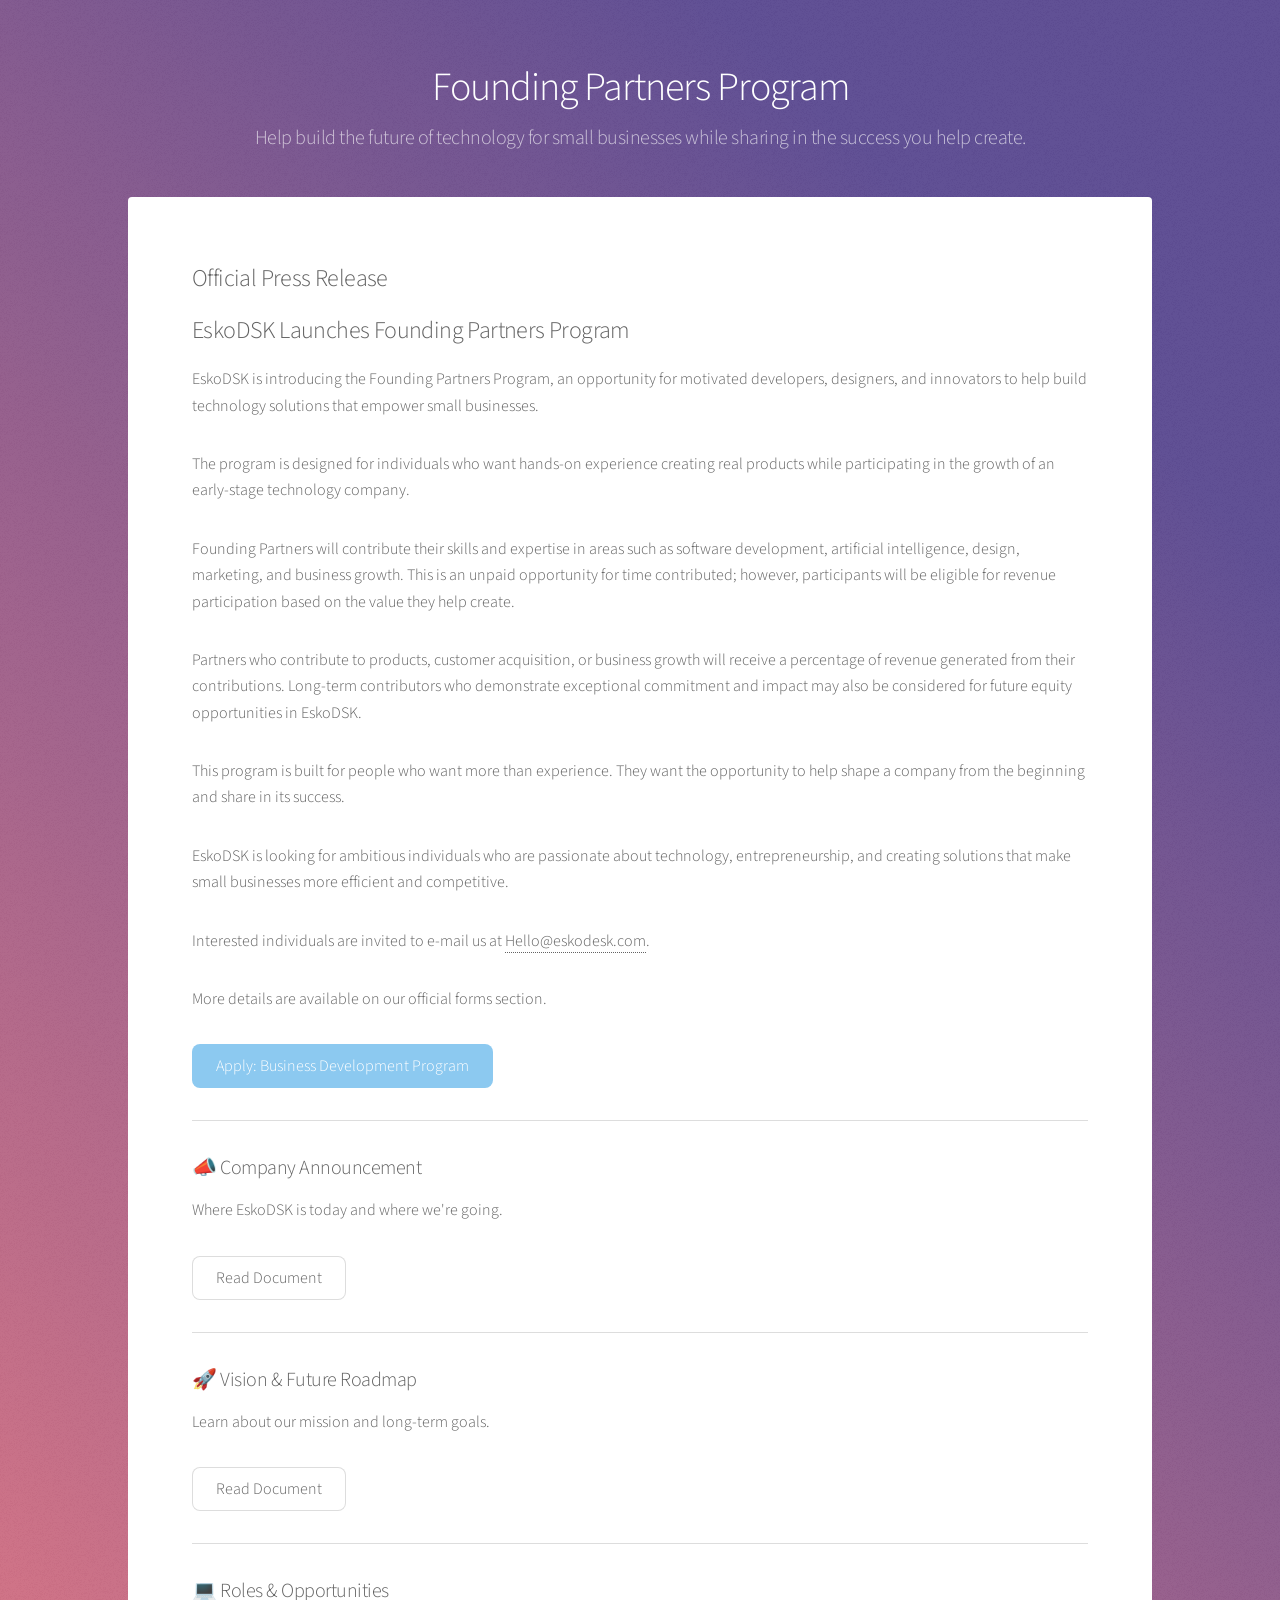
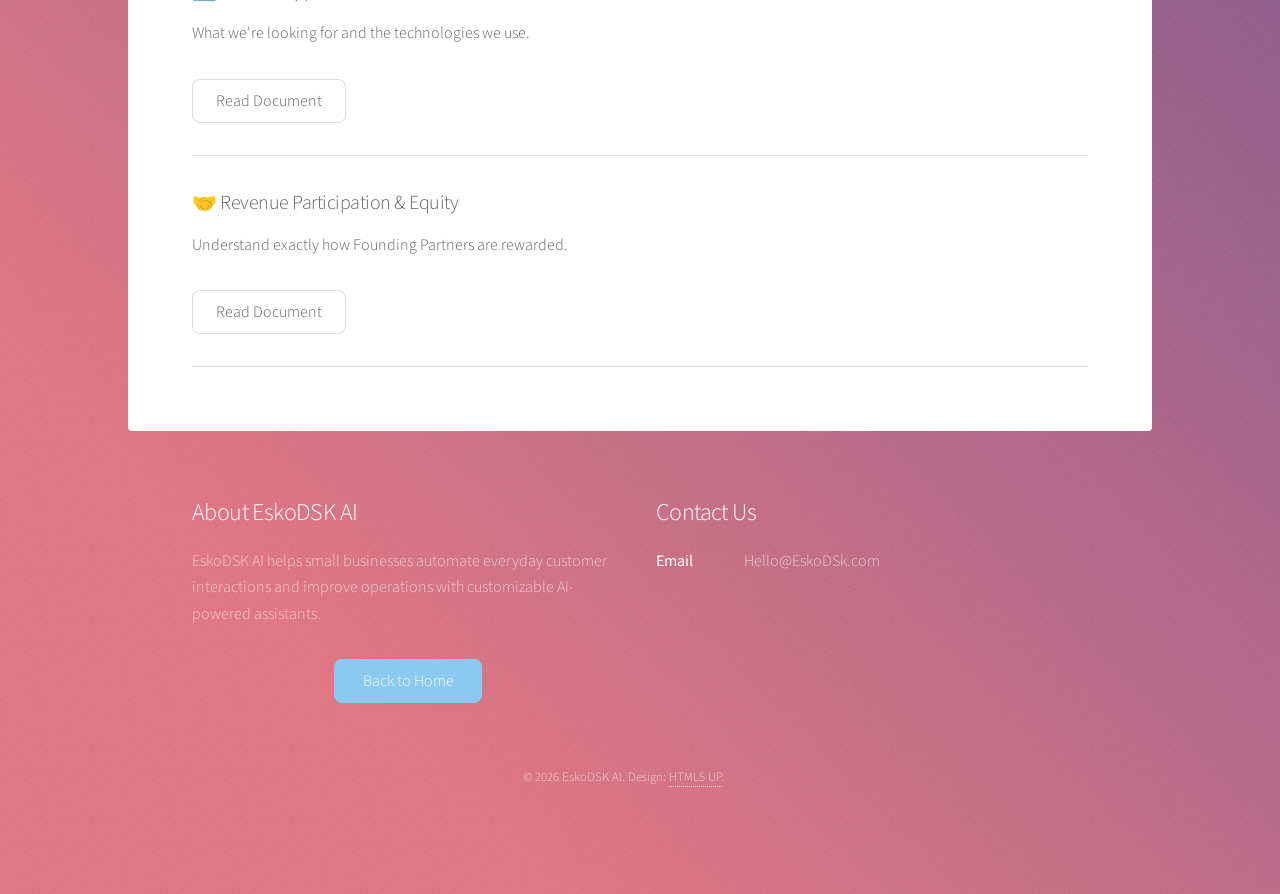
==== commit 2ce8461c: "bdp" ====
--- a/founding-partners-program.html
+++ b/founding-partners-program.html
@@ -38,6 +38,9 @@
 								<p>EskoDSK is looking for ambitious individuals who are passionate about technology, entrepreneurship, and creating solutions that make small businesses more efficient and competitive.</p>
 								<p>Interested individuals are invited to e-mail us at <a href="mailto:Hello@eskodesk.com">Hello@eskodesk.com</a>.</p>
 								<p>More details are available on our official forms section.</p>
+								<ul class="actions">
+									<li><a href="business-development-program.html" class="button primary">Apply: Business Development Program</a></li>
+								</ul>
 
 								<hr />
 								<section>
